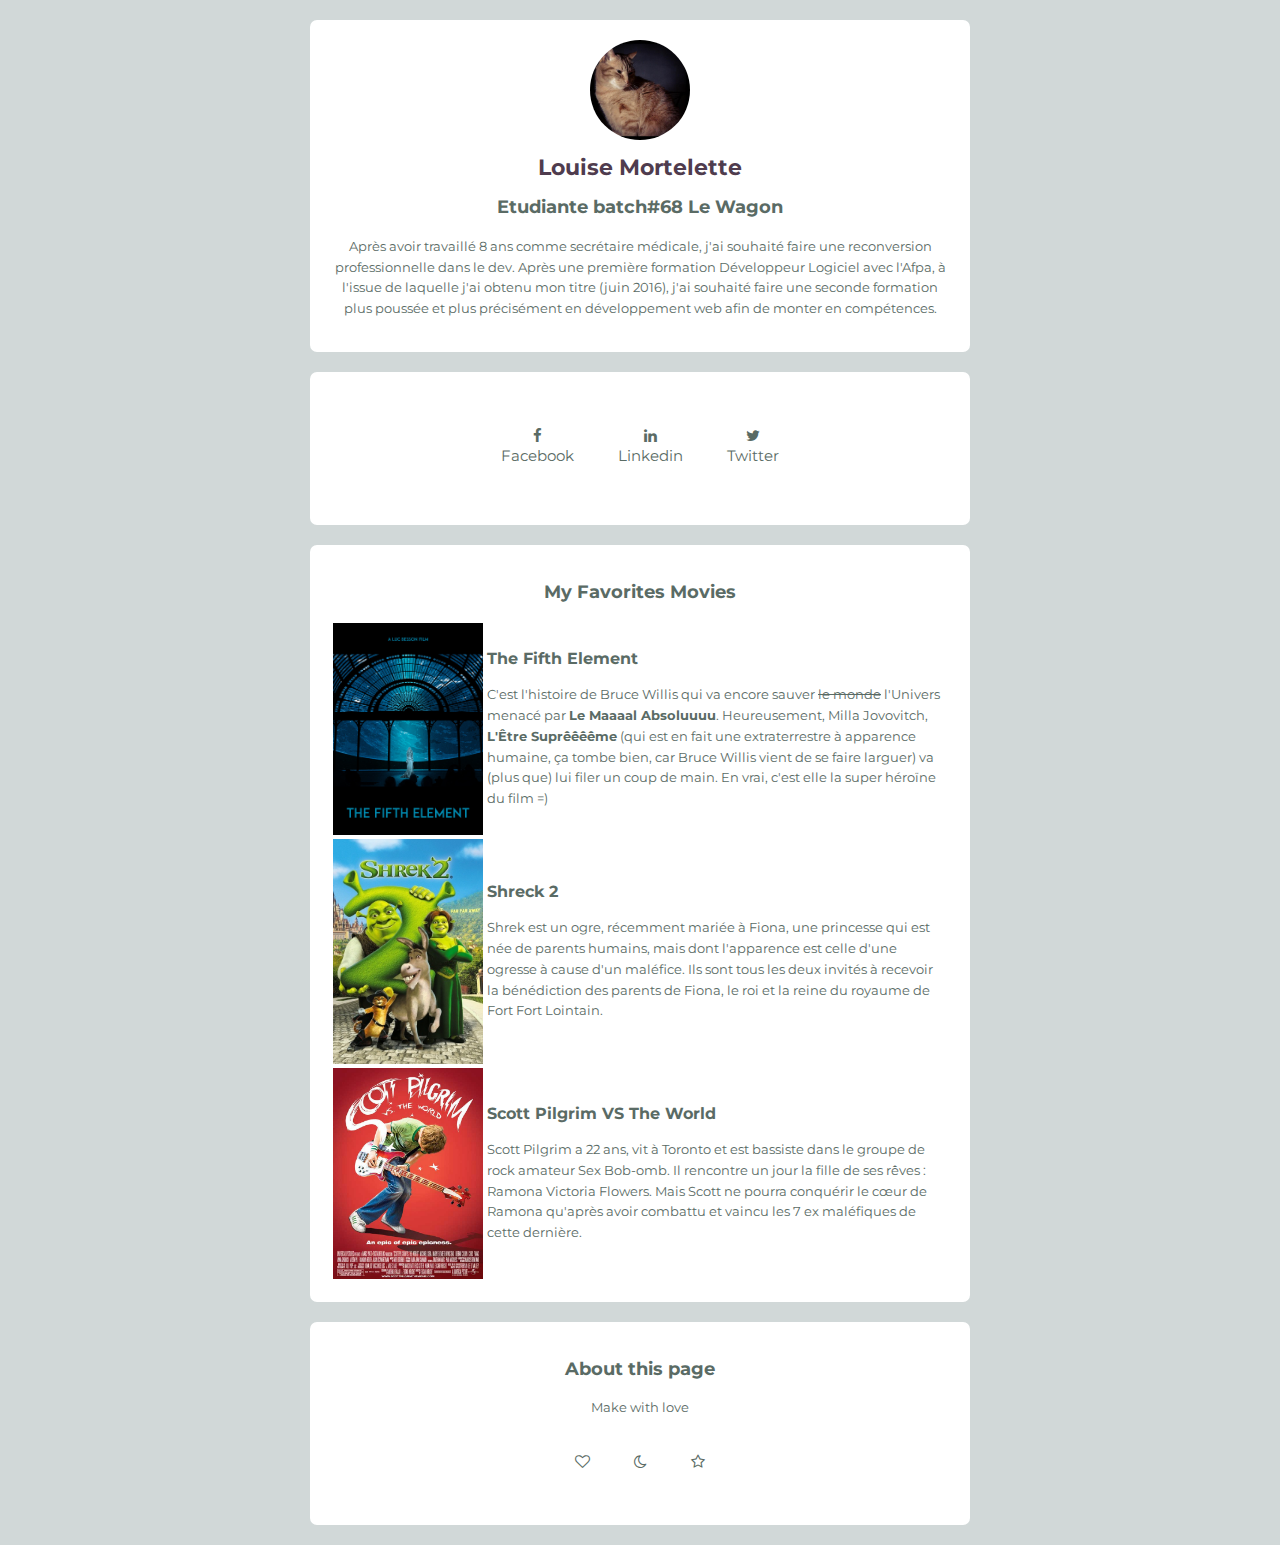
==== index.html @ 400dfff2 "c'est fait" ====
<html>
<head>
  <meta charset="utf-8">
  <title>Basic info</title>

  <!-- Google fonts -->
  <link rel="stylesheet" href="https://fonts.googleapis.com/css?family=Open+Sans:400,300,700|Montserrat:300">

  <!-- Fontawesome -->
  <link href="https://maxcdn.bootstrapcdn.com/font-awesome/4.2.0/css/font-awesome.min.css" rel="stylesheet">

  <!-- Your style -->
  <link rel="stylesheet" href="style.css">
</head>
<body>
  <div class="container">
    <div class="card text-center">
      <img class ="img-circle" id="logo" src="/images/tigroo.jpg" alt="tigroo">
      <h1>Louise Mortelette</h1>
      <h2>Etudiante batch#68 Le Wagon</h2>
      <p>Après avoir travaillé 8 ans comme secrétaire médicale, j'ai souhaité faire une reconversion professionnelle dans le dev. Après une première formation Développeur Logiciel avec l'Afpa, à l'issue de laquelle j'ai obtenu mon titre (juin 2016), j'ai souhaité faire une seconde formation plus poussée et plus précisément en développement web afin de monter en compétences.</p>
    </div>
    <div class="card text-center">
      <ul class="list-inline">
        <li>
          <a href="https://www.facebook.com/LoolooMorteteu?pnref=about" target="_blank">
            <i class="fa fa-facebook"></i>
            <br>Facebook
          </a>
        </li>
        <li>
          <a href="https://www.linkedin.com/in/louise-mortelette-9ab02b116/" target="_blank">
            <i class="fa fa-linkedin"></i>
            <br>Linkedin
          </a>
        </li>
        <li>
          <a href="https://twitter.com/LoolooBeam" target="_blank">
            <i class="fa fa-twitter"></i>
            <br>Twitter
          </a>
        </li>
      </ul>
    </div>
    <div class="card text-center">
      <h2>My Favorites Movies</h2>
      <table>
        <tbody>
          <tr>
            <div>
              <td>
                <img class="img-mini" src="/images/fifth_element.jpg" alt="The Fifth Element">
              </td>
            </div>
            <div>
              <td>
                <h3>The Fifth Element</h3>
                <p>C'est l'histoire de Bruce Willis qui va encore sauver <s>le monde</s> l'Univers menacé par <strong>Le Maaaal Absoluuuu</strong>. Heureusement, Milla Jovovitch, <strong>L'Être Suprêêêême</strong> (qui est en fait une extraterrestre à apparence humaine, ça tombe bien, car Bruce Willis vient de se faire larguer) va (plus que) lui filer un coup de main. En vrai, c'est elle la super héroïne du film =)</p>
              </td>
            </div>
          </tr>
          <tr>
            <td>
              <img class="img-mini" src="/images/shrek_2.jpg" alt="Shrek 2">
            </td>
            <td>
              <h3>Shreck 2</h3>
              <p>Shrek est un ogre, récemment mariée à Fiona, une princesse qui est née de parents humains, mais dont l'apparence est celle d'une ogresse à cause d'un maléfice. Ils sont tous les deux invités à recevoir la bénédiction des parents de Fiona, le roi et la reine du royaume de Fort Fort Lointain.</p>
            </td>
          </tr>
          <tr>
            <td>
              <img class="img-mini" src="/images/scott_pilgrim.jpg" alt="Scott Pilgrim">
            </td>
            <td>
              <h3>Scott Pilgrim VS The World</h3>
              <p>Scott Pilgrim a 22 ans, vit à Toronto et est bassiste dans le groupe de rock amateur Sex Bob-omb. Il rencontre un jour la fille de ses rêves : Ramona Victoria Flowers. Mais Scott ne pourra conquérir le cœur de Ramona qu'après avoir combattu et vaincu les 7 ex maléfiques de cette dernière.</p>
            </td>
          </tr>
        </tbody>
      </table>
    </div>
    <div class="card text-center">
      <h2>About this page</h2>
      <p>Make with love</p>
      <ul class="list-inline">
        <li>
          <a href="#">
            <i class="fa fa-heart-o" aria-hidden="true"></i>
          </a>
        </li>
        <li>
          <a href="#">
            <i class="fa fa-moon-o" aria-hidden="true"></i>
          </a>
        </li>
        <li>
          <a href="#">
            <i class="fa fa-star-o" aria-hidden="true"></i>
          </a>
        </li>
      </ul>
    </div>
  </div>
</body>
</html>
---- style.css ----
/* Here goes your CSS */
body {
  font-family: 'Montserrat','Open Sans', sans-serif;
  line-height: 1.6em;
  background-color: #d1d8d8;
}

h1 {
  color: #4f3c4e;
  font-size: 22px;
}

h2 {
  color: #5a6b65;
  font-size: 18px;
}

h3 {
  color: #5a6b65;
  font-size: 16px;
}

p {
  color: #5a6b65;
  font-size: 13px;
  line-height: 1.6em;
}

li > a {
  color: #5a6b65;
  font-size: 15px;
  text-decoration: none;
}

li > a:hover {
  color: #32292a;
  text-decoration: underline;
}

#logo {
  width: 100px;
  height: 100px;
}

.img-mini {
  width: 150px;
}

.container {
  width: 700px;
  margin: 0 auto;
}

.card {
  background-color: white;
  border-radius: 7px;
  margin: 20px;
  padding: 20px;
}

.text-center {
   text-align: center;
}

.img-circle {
  border-radius: 50%;
}

.card-white {
  background: white;
  padding: 30px;
  border: 1px solid lightgrey;
}

.list-inline li{
  display: inline-block;
  padding: 20px;
}

.list-inline {
  padding-left: 0px;
}
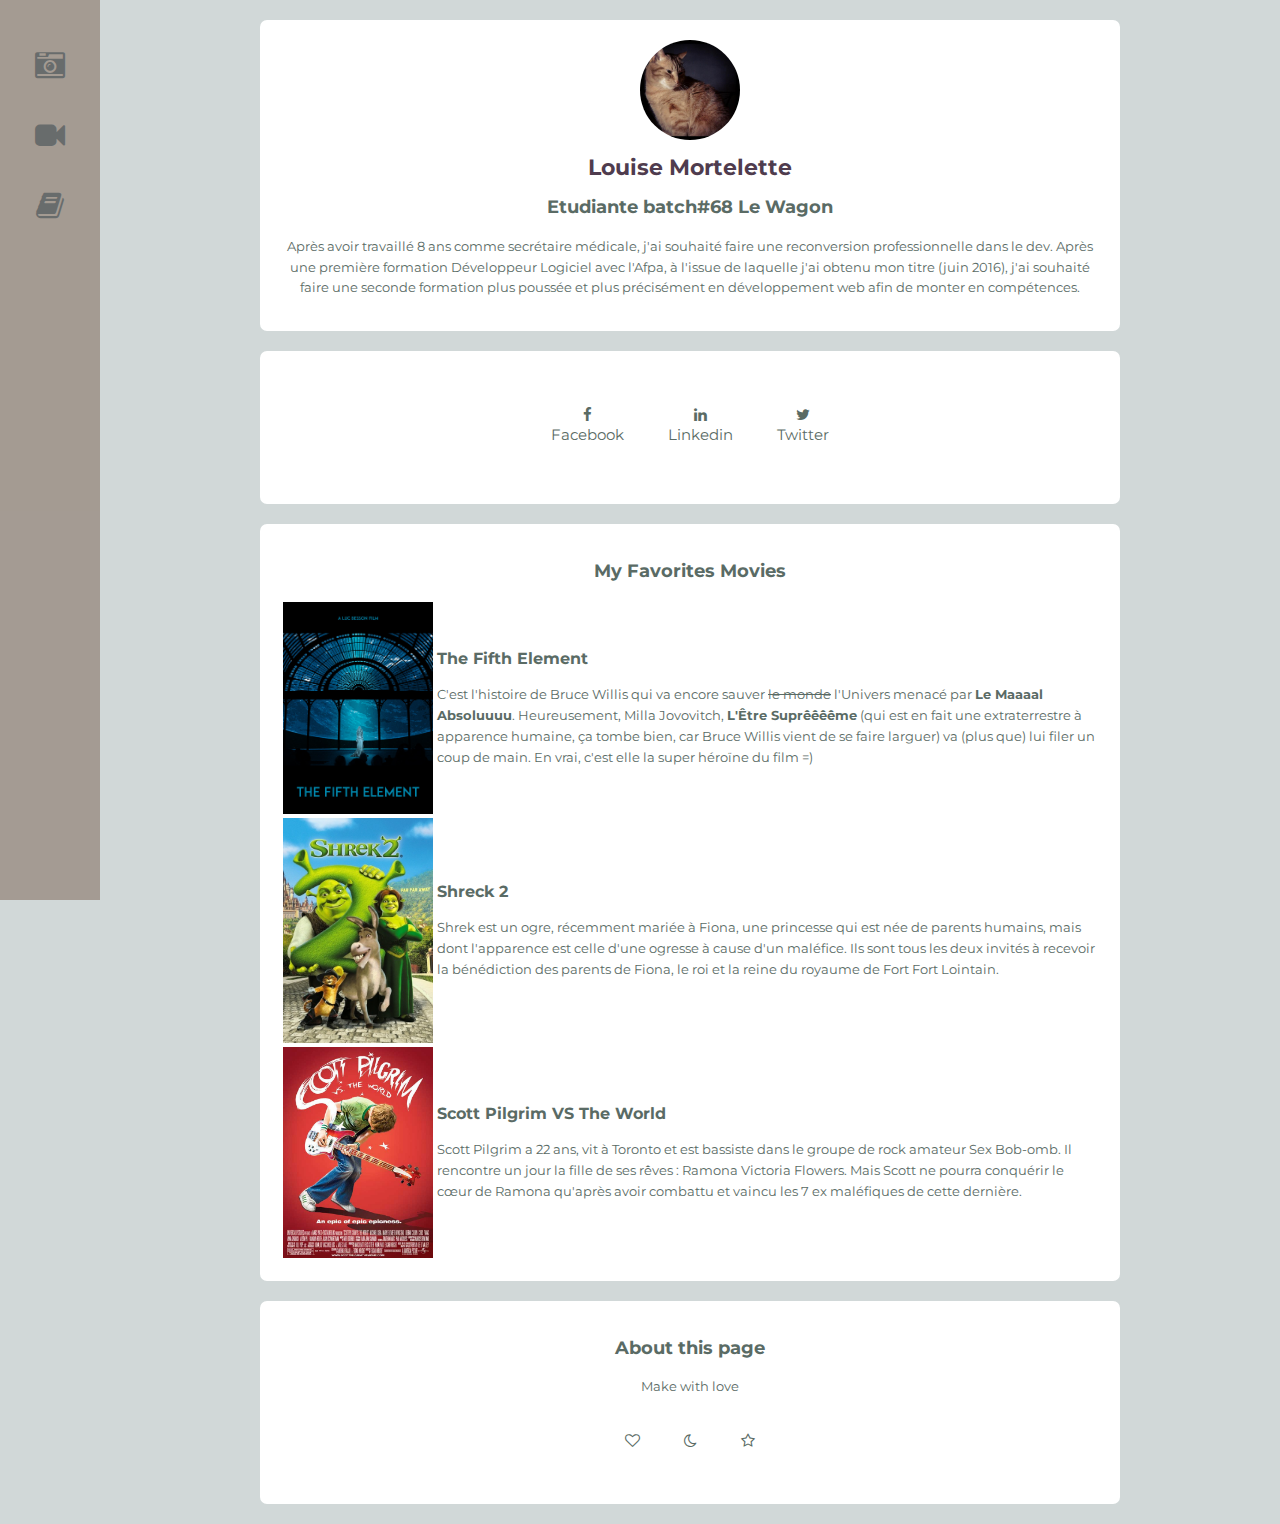
==== commit 0444395e: "optionnel 1 terminé" ====
--- a/index.html
+++ b/index.html
@@ -13,93 +13,102 @@
   <link rel="stylesheet" href="style.css">
 </head>
 <body>
-  <div class="container">
-    <div class="card text-center">
-      <img class ="img-circle" id="logo" src="/images/tigroo.jpg" alt="tigroo">
-      <h1>Louise Mortelette</h1>
-      <h2>Etudiante batch#68 Le Wagon</h2>
-      <p>Après avoir travaillé 8 ans comme secrétaire médicale, j'ai souhaité faire une reconversion professionnelle dans le dev. Après une première formation Développeur Logiciel avec l'Afpa, à l'issue de laquelle j'ai obtenu mon titre (juin 2016), j'ai souhaité faire une seconde formation plus poussée et plus précisément en développement web afin de monter en compétences.</p>
-    </div>
-    <div class="card text-center">
-      <ul class="list-inline">
-        <li>
-          <a href="https://www.facebook.com/LoolooMorteteu?pnref=about" target="_blank">
-            <i class="fa fa-facebook"></i>
-            <br>Facebook
-          </a>
-        </li>
-        <li>
-          <a href="https://www.linkedin.com/in/louise-mortelette-9ab02b116/" target="_blank">
-            <i class="fa fa-linkedin"></i>
-            <br>Linkedin
-          </a>
-        </li>
-        <li>
-          <a href="https://twitter.com/LoolooBeam" target="_blank">
-            <i class="fa fa-twitter"></i>
-            <br>Twitter
-          </a>
-        </li>
-      </ul>
-    </div>
-    <div class="card text-center">
-      <h2>My Favorites Movies</h2>
-      <table>
-        <tbody>
-          <tr>
-            <div>
+  <div id="sidebar">
+  <ul class="list-inline text-center">
+    <li><i class="fa fa-camera-retro" aria-hidden="true"></i></li>
+    <li><i class="fa fa-video-camera" aria-hidden="true"></i></li>
+    <li><i class="fa fa-book" aria-hidden="true"></i></li>
+  </ul>
+  </div>
+  <div id="page-content">
+    <div class="container">
+      <div class="card text-center">
+        <img class ="img-circle" id="logo" src="images/tigroo.jpg" alt="tigroo">
+        <h1>Louise Mortelette</h1>
+        <h2>Etudiante batch#68 Le Wagon</h2>
+        <p>Après avoir travaillé 8 ans comme secrétaire médicale, j'ai souhaité faire une reconversion professionnelle dans le dev. Après une première formation Développeur Logiciel avec l'Afpa, à l'issue de laquelle j'ai obtenu mon titre (juin 2016), j'ai souhaité faire une seconde formation plus poussée et plus précisément en développement web afin de monter en compétences.</p>
+      </div>
+      <div class="card text-center">
+        <ul class="list-inline">
+          <li>
+            <a href="https://www.facebook.com/LoolooMorteteu?pnref=about" target="_blank">
+              <i class="fa fa-facebook"></i>
+              <br>Facebook
+            </a>
+          </li>
+          <li>
+            <a href="https://www.linkedin.com/in/louise-mortelette-9ab02b116/" target="_blank">
+              <i class="fa fa-linkedin"></i>
+              <br>Linkedin
+            </a>
+          </li>
+          <li>
+            <a href="https://twitter.com/LoolooBeam" target="_blank">
+              <i class="fa fa-twitter"></i>
+              <br>Twitter
+            </a>
+          </li>
+        </ul>
+      </div>
+      <div class="card text-center">
+        <h2>My Favorites Movies</h2>
+        <table>
+          <tbody>
+            <tr>
+              <div>
+                <td>
+                  <img class="img-mini" src="images/fifth_element.jpg" alt="The Fifth Element">
+                </td>
+              </div>
+              <div>
+                <td>
+                  <h3>The Fifth Element</h3>
+                  <p>C'est l'histoire de Bruce Willis qui va encore sauver <s>le monde</s> l'Univers menacé par <strong>Le Maaaal Absoluuuu</strong>. Heureusement, Milla Jovovitch, <strong>L'Être Suprêêêême</strong> (qui est en fait une extraterrestre à apparence humaine, ça tombe bien, car Bruce Willis vient de se faire larguer) va (plus que) lui filer un coup de main. En vrai, c'est elle la super héroïne du film =)</p>
+                </td>
+              </div>
+            </tr>
+            <tr>
               <td>
-                <img class="img-mini" src="/images/fifth_element.jpg" alt="The Fifth Element">
+                <img class="img-mini" src="images/shrek_2.jpg" alt="Shrek 2">
               </td>
-            </div>
-            <div>
               <td>
-                <h3>The Fifth Element</h3>
-                <p>C'est l'histoire de Bruce Willis qui va encore sauver <s>le monde</s> l'Univers menacé par <strong>Le Maaaal Absoluuuu</strong>. Heureusement, Milla Jovovitch, <strong>L'Être Suprêêêême</strong> (qui est en fait une extraterrestre à apparence humaine, ça tombe bien, car Bruce Willis vient de se faire larguer) va (plus que) lui filer un coup de main. En vrai, c'est elle la super héroïne du film =)</p>
+                <h3>Shreck 2</h3>
+                <p>Shrek est un ogre, récemment mariée à Fiona, une princesse qui est née de parents humains, mais dont l'apparence est celle d'une ogresse à cause d'un maléfice. Ils sont tous les deux invités à recevoir la bénédiction des parents de Fiona, le roi et la reine du royaume de Fort Fort Lointain.</p>
               </td>
-            </div>
-          </tr>
-          <tr>
-            <td>
-              <img class="img-mini" src="/images/shrek_2.jpg" alt="Shrek 2">
-            </td>
-            <td>
-              <h3>Shreck 2</h3>
-              <p>Shrek est un ogre, récemment mariée à Fiona, une princesse qui est née de parents humains, mais dont l'apparence est celle d'une ogresse à cause d'un maléfice. Ils sont tous les deux invités à recevoir la bénédiction des parents de Fiona, le roi et la reine du royaume de Fort Fort Lointain.</p>
-            </td>
-          </tr>
-          <tr>
-            <td>
-              <img class="img-mini" src="/images/scott_pilgrim.jpg" alt="Scott Pilgrim">
-            </td>
-            <td>
-              <h3>Scott Pilgrim VS The World</h3>
-              <p>Scott Pilgrim a 22 ans, vit à Toronto et est bassiste dans le groupe de rock amateur Sex Bob-omb. Il rencontre un jour la fille de ses rêves : Ramona Victoria Flowers. Mais Scott ne pourra conquérir le cœur de Ramona qu'après avoir combattu et vaincu les 7 ex maléfiques de cette dernière.</p>
-            </td>
-          </tr>
-        </tbody>
-      </table>
-    </div>
-    <div class="card text-center">
-      <h2>About this page</h2>
-      <p>Make with love</p>
-      <ul class="list-inline">
-        <li>
-          <a href="#">
-            <i class="fa fa-heart-o" aria-hidden="true"></i>
-          </a>
-        </li>
-        <li>
-          <a href="#">
-            <i class="fa fa-moon-o" aria-hidden="true"></i>
-          </a>
-        </li>
-        <li>
-          <a href="#">
-            <i class="fa fa-star-o" aria-hidden="true"></i>
-          </a>
-        </li>
-      </ul>
+            </tr>
+            <tr>
+              <td>
+                <img class="img-mini" src="images/scott_pilgrim.jpg" alt="Scott Pilgrim">
+              </td>
+              <td>
+                <h3>Scott Pilgrim VS The World</h3>
+                <p>Scott Pilgrim a 22 ans, vit à Toronto et est bassiste dans le groupe de rock amateur Sex Bob-omb. Il rencontre un jour la fille de ses rêves : Ramona Victoria Flowers. Mais Scott ne pourra conquérir le cœur de Ramona qu'après avoir combattu et vaincu les 7 ex maléfiques de cette dernière.</p>
+              </td>
+            </tr>
+          </tbody>
+        </table>
+      </div>
+      <div class="card text-center">
+        <h2>About this page</h2>
+        <p>Make with love</p>
+        <ul class="list-inline">
+          <li>
+            <a href="#">
+              <i class="fa fa-heart-o" aria-hidden="true"></i>
+            </a>
+          </li>
+          <li>
+            <a href="#">
+              <i class="fa fa-moon-o" aria-hidden="true"></i>
+            </a>
+          </li>
+          <li>
+            <a href="#">
+              <i class="fa fa-star-o" aria-hidden="true"></i>
+            </a>
+          </li>
+        </ul>
+      </div>
     </div>
   </div>
 </body>
--- a/style.css
+++ b/style.css
@@ -47,7 +47,7 @@
 }
 
 .container {
-  width: 700px;
+  width: 900px;
   margin: 0 auto;
 }
 
@@ -80,3 +80,18 @@
 .list-inline {
   padding-left: 0px;
 }
+
+#sidebar {
+  background-color: #785e4d;
+  position: fixed;
+  width: 100px;
+  left: 0;
+  top: 0;
+  bottom: 0;
+  opacity: 0.5;
+  font-size: 30px;
+}
+
+#page-content {
+  margin-left: 100px;
+}
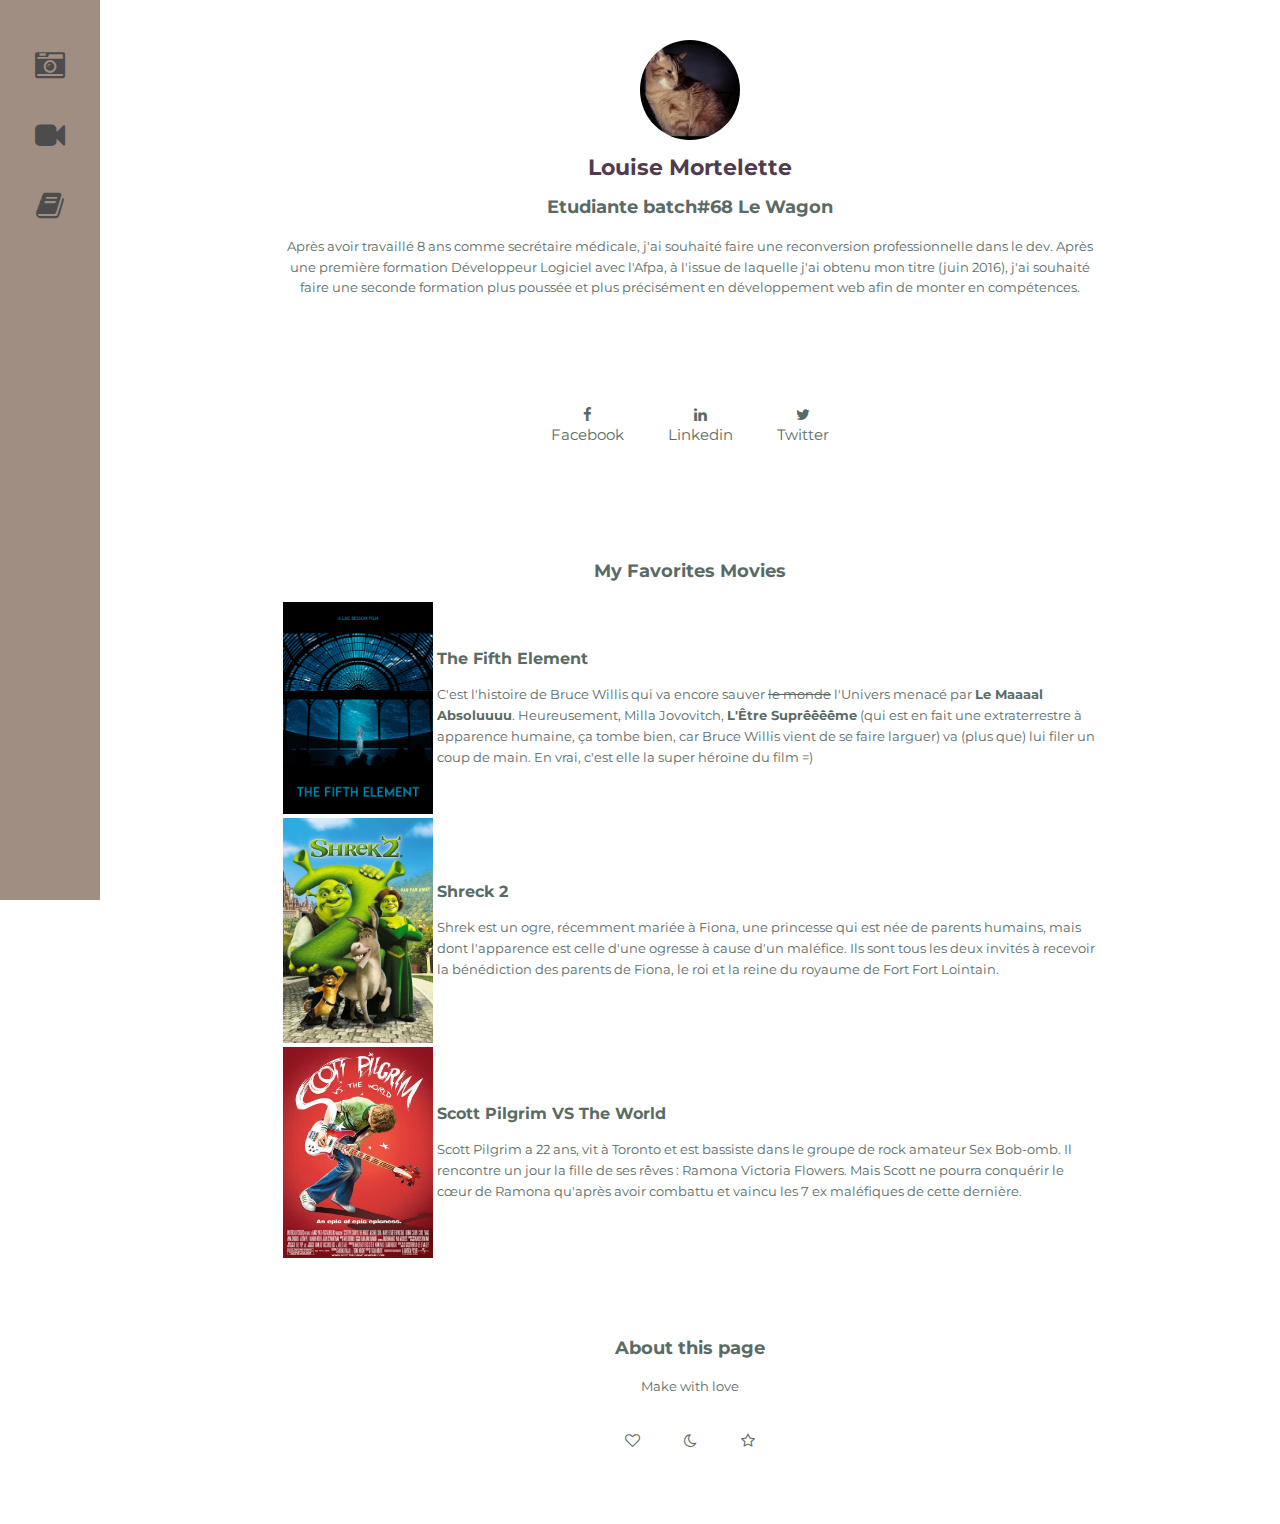
==== commit 3dd4e599: "push" ====
--- a/index.html
+++ b/index.html
@@ -13,101 +13,103 @@
   <link rel="stylesheet" href="style.css">
 </head>
 <body>
-  <div id="sidebar">
-  <ul class="list-inline text-center">
-    <li><i class="fa fa-camera-retro" aria-hidden="true"></i></li>
-    <li><i class="fa fa-video-camera" aria-hidden="true"></i></li>
-    <li><i class="fa fa-book" aria-hidden="true"></i></li>
-  </ul>
-  </div>
-  <div id="page-content">
-    <div class="container">
-      <div class="card text-center">
-        <img class ="img-circle" id="logo" src="images/tigroo.jpg" alt="tigroo">
-        <h1>Louise Mortelette</h1>
-        <h2>Etudiante batch#68 Le Wagon</h2>
-        <p>Après avoir travaillé 8 ans comme secrétaire médicale, j'ai souhaité faire une reconversion professionnelle dans le dev. Après une première formation Développeur Logiciel avec l'Afpa, à l'issue de laquelle j'ai obtenu mon titre (juin 2016), j'ai souhaité faire une seconde formation plus poussée et plus précisément en développement web afin de monter en compétences.</p>
-      </div>
-      <div class="card text-center">
-        <ul class="list-inline">
-          <li>
-            <a href="https://www.facebook.com/LoolooMorteteu?pnref=about" target="_blank">
-              <i class="fa fa-facebook"></i>
-              <br>Facebook
-            </a>
-          </li>
-          <li>
-            <a href="https://www.linkedin.com/in/louise-mortelette-9ab02b116/" target="_blank">
-              <i class="fa fa-linkedin"></i>
-              <br>Linkedin
-            </a>
-          </li>
-          <li>
-            <a href="https://twitter.com/LoolooBeam" target="_blank">
-              <i class="fa fa-twitter"></i>
-              <br>Twitter
-            </a>
-          </li>
-        </ul>
-      </div>
-      <div class="card text-center">
-        <h2>My Favorites Movies</h2>
-        <table>
-          <tbody>
-            <tr>
-              <div>
+<div id="background_opacity">
+    <div id="sidebar">
+      <ul class="list-inline text-center">
+        <li><i class="fa fa-camera-retro" aria-hidden="true"></i></li>
+        <li><i class="fa fa-video-camera" aria-hidden="true"></i></li>
+        <li><i class="fa fa-book" aria-hidden="true"></i></li>
+      </ul>
+    </div>
+    <div id="page-content">
+      <div class="container">
+        <div class="card text-center">
+          <img class ="img-circle" id="logo" src="images/tigroo.jpg" alt="tigroo">
+          <h1>Louise Mortelette</h1>
+          <h2>Etudiante batch#68 Le Wagon</h2>
+          <p>Après avoir travaillé 8 ans comme secrétaire médicale, j'ai souhaité faire une reconversion professionnelle dans le dev. Après une première formation Développeur Logiciel avec l'Afpa, à l'issue de laquelle j'ai obtenu mon titre (juin 2016), j'ai souhaité faire une seconde formation plus poussée et plus précisément en développement web afin de monter en compétences.</p>
+        </div>
+        <div class="card text-center">
+          <ul class="list-inline">
+            <li>
+              <a href="https://www.facebook.com/LoolooMorteteu?pnref=about" target="_blank">
+                <i class="fa fa-facebook"></i>
+                <br>Facebook
+              </a>
+            </li>
+            <li>
+              <a href="https://www.linkedin.com/in/louise-mortelette-9ab02b116/" target="_blank">
+                <i class="fa fa-linkedin"></i>
+                <br>Linkedin
+              </a>
+            </li>
+            <li>
+              <a href="https://twitter.com/LoolooBeam" target="_blank">
+                <i class="fa fa-twitter"></i>
+                <br>Twitter
+              </a>
+            </li>
+          </ul>
+        </div>
+        <div class="card text-center">
+          <h2>My Favorites Movies</h2>
+          <table>
+            <tbody>
+              <tr>
+                <div>
+                  <td>
+                    <img class="img-mini" src="images/fifth_element.jpg" alt="The Fifth Element">
+                  </td>
+                </div>
+                <div>
+                  <td>
+                    <h3>The Fifth Element</h3>
+                    <p>C'est l'histoire de Bruce Willis qui va encore sauver <s>le monde</s> l'Univers menacé par <strong>Le Maaaal Absoluuuu</strong>. Heureusement, Milla Jovovitch, <strong>L'Être Suprêêêême</strong> (qui est en fait une extraterrestre à apparence humaine, ça tombe bien, car Bruce Willis vient de se faire larguer) va (plus que) lui filer un coup de main. En vrai, c'est elle la super héroïne du film =)</p>
+                  </td>
+                </div>
+              </tr>
+              <tr>
                 <td>
-                  <img class="img-mini" src="images/fifth_element.jpg" alt="The Fifth Element">
+                  <img class="img-mini" src="images/shrek_2.jpg" alt="Shrek 2">
                 </td>
-              </div>
-              <div>
                 <td>
-                  <h3>The Fifth Element</h3>
-                  <p>C'est l'histoire de Bruce Willis qui va encore sauver <s>le monde</s> l'Univers menacé par <strong>Le Maaaal Absoluuuu</strong>. Heureusement, Milla Jovovitch, <strong>L'Être Suprêêêême</strong> (qui est en fait une extraterrestre à apparence humaine, ça tombe bien, car Bruce Willis vient de se faire larguer) va (plus que) lui filer un coup de main. En vrai, c'est elle la super héroïne du film =)</p>
+                  <h3>Shreck 2</h3>
+                  <p>Shrek est un ogre, récemment mariée à Fiona, une princesse qui est née de parents humains, mais dont l'apparence est celle d'une ogresse à cause d'un maléfice. Ils sont tous les deux invités à recevoir la bénédiction des parents de Fiona, le roi et la reine du royaume de Fort Fort Lointain.</p>
                 </td>
-              </div>
-            </tr>
-            <tr>
-              <td>
-                <img class="img-mini" src="images/shrek_2.jpg" alt="Shrek 2">
-              </td>
-              <td>
-                <h3>Shreck 2</h3>
-                <p>Shrek est un ogre, récemment mariée à Fiona, une princesse qui est née de parents humains, mais dont l'apparence est celle d'une ogresse à cause d'un maléfice. Ils sont tous les deux invités à recevoir la bénédiction des parents de Fiona, le roi et la reine du royaume de Fort Fort Lointain.</p>
-              </td>
-            </tr>
-            <tr>
-              <td>
-                <img class="img-mini" src="images/scott_pilgrim.jpg" alt="Scott Pilgrim">
-              </td>
-              <td>
-                <h3>Scott Pilgrim VS The World</h3>
-                <p>Scott Pilgrim a 22 ans, vit à Toronto et est bassiste dans le groupe de rock amateur Sex Bob-omb. Il rencontre un jour la fille de ses rêves : Ramona Victoria Flowers. Mais Scott ne pourra conquérir le cœur de Ramona qu'après avoir combattu et vaincu les 7 ex maléfiques de cette dernière.</p>
-              </td>
-            </tr>
-          </tbody>
-        </table>
-      </div>
-      <div class="card text-center">
-        <h2>About this page</h2>
-        <p>Make with love</p>
-        <ul class="list-inline">
-          <li>
-            <a href="#">
-              <i class="fa fa-heart-o" aria-hidden="true"></i>
-            </a>
-          </li>
-          <li>
-            <a href="#">
-              <i class="fa fa-moon-o" aria-hidden="true"></i>
-            </a>
-          </li>
-          <li>
-            <a href="#">
-              <i class="fa fa-star-o" aria-hidden="true"></i>
-            </a>
-          </li>
-        </ul>
+              </tr>
+              <tr>
+                <td>
+                  <img class="img-mini" src="images/scott_pilgrim.jpg" alt="Scott Pilgrim">
+                </td>
+                <td>
+                  <h3>Scott Pilgrim VS The World</h3>
+                  <p>Scott Pilgrim a 22 ans, vit à Toronto et est bassiste dans le groupe de rock amateur Sex Bob-omb. Il rencontre un jour la fille de ses rêves : Ramona Victoria Flowers. Mais Scott ne pourra conquérir le cœur de Ramona qu'après avoir combattu et vaincu les 7 ex maléfiques de cette dernière.</p>
+                </td>
+              </tr>
+            </tbody>
+          </table>
+        </div>
+        <div class="card text-center">
+          <h2>About this page</h2>
+          <p>Make with love</p>
+          <ul class="list-inline">
+            <li>
+              <a href="#">
+                <i class="fa fa-heart-o" aria-hidden="true"></i>
+              </a>
+            </li>
+            <li>
+              <a href="#">
+                <i class="fa fa-moon-o" aria-hidden="true"></i>
+              </a>
+            </li>
+            <li>
+              <a href="#">
+                <i class="fa fa-star-o" aria-hidden="true"></i>
+              </a>
+            </li>
+          </ul>
+        </div>
       </div>
     </div>
   </div>
--- a/style.css
+++ b/style.css
@@ -2,7 +2,10 @@
 body {
   font-family: 'Montserrat','Open Sans', sans-serif;
   line-height: 1.6em;
-  background-color: #d1d8d8;
+  background-image: url('images/background-img.jpg');
+  background-attachment: fixed;
+  background-size: cover;
+  background-position: center center;
 }
 
 h1 {
@@ -88,7 +91,7 @@
   left: 0;
   top: 0;
   bottom: 0;
-  opacity: 0.5;
+  opacity: 0.7;
   font-size: 30px;
 }
 
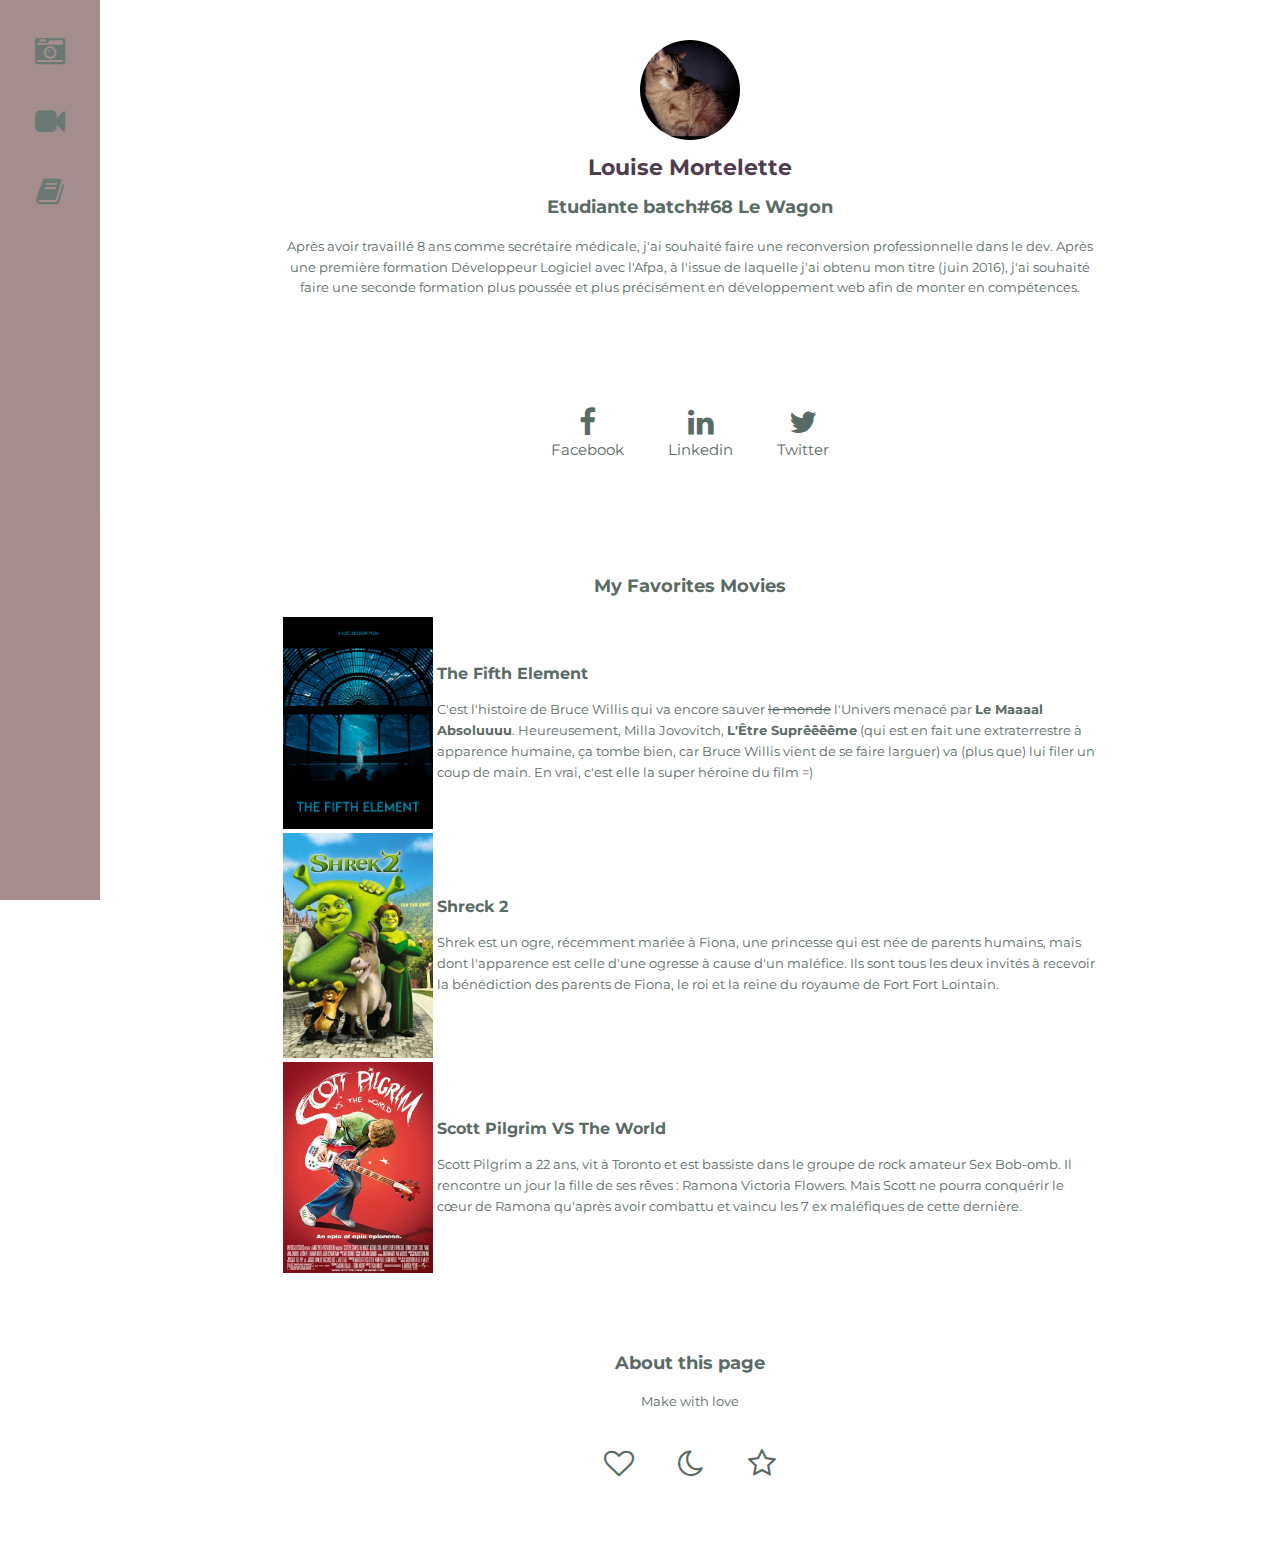
==== commit 21cf331c: "push" ====
--- a/index.html
+++ b/index.html
@@ -13,12 +13,24 @@
   <link rel="stylesheet" href="style.css">
 </head>
 <body>
-<div id="background_opacity">
+  <div id="background_opacity">
     <div id="sidebar">
       <ul class="list-inline text-center">
-        <li><i class="fa fa-camera-retro" aria-hidden="true"></i></li>
-        <li><i class="fa fa-video-camera" aria-hidden="true"></i></li>
-        <li><i class="fa fa-book" aria-hidden="true"></i></li>
+        <li>
+          <a href="#">
+            <i class="fa fa-camera-retro" aria-hidden="true"></i>
+          </a>
+        </li>
+        <li>
+          <a href="#">
+            <i class="fa fa-video-camera" aria-hidden="true"></i>
+          </a>
+        </li>
+        <li>
+          <a href="#">
+            <i class="fa fa-book" aria-hidden="true"></i>
+          </a>
+        </li>
       </ul>
     </div>
     <div id="page-content">
--- a/style.css
+++ b/style.css
@@ -85,16 +85,19 @@
 }
 
 #sidebar {
-  background-color: #785e4d;
+  background-color: #9B8281;
   position: fixed;
   width: 100px;
   left: 0;
   top: 0;
   bottom: 0;
-  opacity: 0.7;
-  font-size: 30px;
+  opacity: 0.9;
 }
 
 #page-content {
   margin-left: 100px;
 }
+
+.fa {
+  font-size: 30px;
+}
